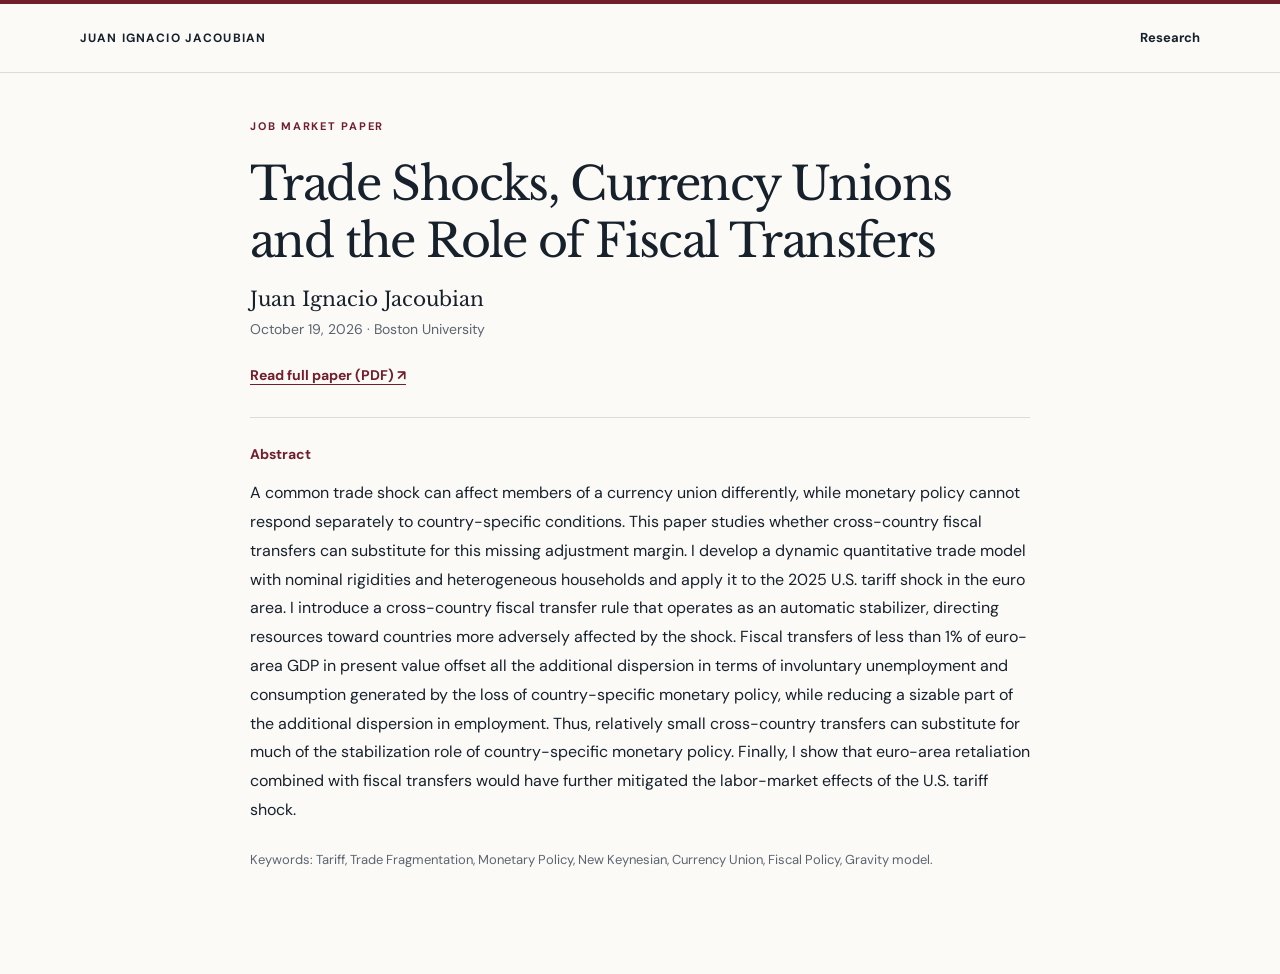
==== pdf/Jacoubian_JMP.html @ 8826bf1b "Add Scholar-ready JMP landing page and sitemap" ====
<!doctype html>
<html lang="en">
<head>
  <meta charset="utf-8">
  <meta name="viewport" content="width=device-width, initial-scale=1">
  <meta name="description" content="Abstract and full text of Trade Shocks, Currency Unions and the Role of Fiscal Transfers by Juan Ignacio Jacoubian.">
  <meta name="citation_title" content="Trade Shocks, Currency Unions and the Role of Fiscal Transfers">
  <meta name="citation_author" content="Juan Ignacio Jacoubian">
  <meta name="citation_publication_date" content="2026/10/19">
  <meta name="citation_pdf_url" content="https://www.juanjacoubian.com/pdf/Jacoubian_JMP.pdf">
  <link rel="canonical" href="https://www.juanjacoubian.com/pdf/Jacoubian_JMP.html">
  <link rel="icon" href="../favicon.svg" type="image/svg+xml">
  <link rel="stylesheet" href="../styles.css">
  <title>Trade Shocks, Currency Unions and the Role of Fiscal Transfers | Juan Ignacio Jacoubian</title>
  <style>
    .article-wrap{width:min(780px,calc(100% - 40px));margin:0 auto;padding:44px 0 90px}
    .article-wrap h1{margin:8px 0 16px;font:400 clamp(30px,4.5vw,46px)/1.24 var(--serif);letter-spacing:-.035em}
    .article-author{margin:0;font:400 20px/1.45 var(--serif)}
    .article-date{margin:4px 0 22px;color:var(--muted);font-size:14px}
    .article-actions{display:flex;flex-wrap:wrap;gap:20px;margin:0 0 30px;font-size:14px;font-weight:700}
    .article-abstract{border-top:1px solid var(--line);padding-top:25px}
    .article-abstract h2{margin:0 0 12px;color:var(--accent);font-size:14px}
    .article-abstract p{margin:0;line-height:1.8}
    .article-meta{margin-top:24px;color:var(--muted);font-size:13px}
  </style>
</head>
<body>
  <a class="skip-link" href="#article">Skip to article</a>
  <header class="site-header">
    <div class="wrap header-inner">
      <a class="wordmark" href="../">Juan Ignacio Jacoubian</a>
      <nav aria-label="Main navigation"><a href="../#research">Research</a></nav>
    </div>
  </header>
  <main class="article-wrap" id="article">
    <p class="eyebrow">Job Market Paper</p>
    <h1>Trade Shocks, Currency Unions and the Role of Fiscal Transfers</h1>
    <h3 class="article-author">Juan Ignacio Jacoubian</h3>
    <p class="article-date"><time datetime="2026-10-19">October 19, 2026</time> · Boston University</p>
    <p class="article-actions"><a href="Jacoubian_JMP.pdf">Read full paper (PDF) ↗</a></p>
    <section class="article-abstract" aria-labelledby="abstract-title">
      <h2 id="abstract-title">Abstract</h2>
      <p>A common trade shock can affect members of a currency union differently, while monetary policy cannot respond separately to country-specific conditions. This paper studies whether cross-country fiscal transfers can substitute for this missing adjustment margin. I develop a dynamic quantitative trade model with nominal rigidities and heterogeneous households and apply it to the 2025 U.S. tariff shock in the euro area. I introduce a cross-country fiscal transfer rule that operates as an automatic stabilizer, directing resources toward countries more adversely affected by the shock. Fiscal transfers of less than 1% of euro-area GDP in present value offset all the additional dispersion in terms of involuntary unemployment and consumption generated by the loss of country-specific monetary policy, while reducing a sizable part of the additional dispersion in employment. Thus, relatively small cross-country transfers can substitute for much of the stabilization role of country-specific monetary policy. Finally, I show that euro-area retaliation combined with fiscal transfers would have further mitigated the labor-market effects of the U.S. tariff shock.</p>
    </section>
    <p class="article-meta">Keywords: Tariff, Trade Fragmentation, Monetary Policy, New Keynesian, Currency Union, Fiscal Policy, Gravity model.</p>
  </main>
</body>
</html>
---- styles.css ----
@import url('https://fonts.googleapis.com/css2?family=DM+Sans:wght@400;500;600;700&family=Libre+Baskerville:wght@400;700&display=swap');
:root{--ink:#17212c;--muted:#5b6570;--line:#dedbd5;--paper:#fbfaf7;--cream:#f2eee8;--accent:#711f2b;--accent-dark:#551722;--white:#fff;--serif:'Libre Baskerville',Georgia,serif;--sans:'DM Sans',Arial,sans-serif}
*{box-sizing:border-box}html{scroll-behavior:smooth}body{margin:0;background:var(--paper);color:var(--ink);font-family:var(--sans);font-size:16px;line-height:1.7}a{color:var(--accent);text-decoration-thickness:1px;text-underline-offset:4px}a:hover{color:var(--accent-dark)}a:focus-visible,summary:focus-visible{outline:3px solid #ad7380;outline-offset:4px}img{max-width:100%;display:block}.wrap{width:min(1120px,calc(100% - 48px));margin-inline:auto}.skip-link{position:absolute;left:12px;top:-60px;background:var(--accent);color:white;padding:8px 14px;z-index:100}.skip-link:focus{top:10px}
.site-header{border-top:4px solid var(--accent);border-bottom:1px solid var(--line);background:rgba(251,250,247,.98)}.header-inner{display:flex;align-items:center;justify-content:space-between;min-height:80px;gap:24px}.wordmark{display:inline-flex;align-items:center;gap:12px;color:var(--ink);font-family:var(--serif);font-size:15px;font-weight:700;text-decoration:none}.monogram{display:grid;place-items:center;width:36px;height:36px;border:1px solid var(--accent);border-radius:50%;color:var(--accent);font:700 12px var(--sans);letter-spacing:-1px}.site-header nav{display:flex;gap:30px;align-items:center}.site-header nav a{color:var(--ink);font-size:13px;font-weight:700;text-decoration:none}.site-header nav a:hover{color:var(--accent)}
.hero{display:grid;grid-template-columns:minmax(0,1.36fr) minmax(300px,.8fr);align-items:center;gap:clamp(40px,7vw,108px);padding-top:76px;padding-bottom:86px}.eyebrow{margin:0 0 19px;color:var(--accent);font-size:11px;font-weight:700;letter-spacing:.16em;text-transform:uppercase}.hero h1{margin:0;color:var(--ink);font:400 clamp(48px,6.3vw,82px)/1.12 var(--serif);letter-spacing:-.055em}.hero-role{margin:28px 0 2px;color:var(--accent);font:400 clamp(21px,2.3vw,29px)/1.35 var(--serif)}.hero-fields{margin:0;color:var(--muted);font-weight:700;font-size:13px;letter-spacing:.02em}.hero-intro{max-width:620px;margin:32px 0 26px;color:#34404a;font-size:17px;line-height:1.85}.hero-intro strong{color:var(--ink)}.actions{display:flex;flex-wrap:wrap;gap:12px}.button{display:inline-flex;align-items:center;justify-content:center;gap:16px;padding:12px 19px;border:1px solid var(--accent);font-size:13px;font-weight:700;text-decoration:none;transition:background .2s,color .2s,transform .2s}.button:hover{transform:translateY(-2px)}.button-primary{background:var(--accent);color:white}.button-primary:hover{background:var(--accent-dark);color:white}.button-secondary{background:transparent;color:var(--accent)}.button-secondary:hover{background:#f3e8e8}.hero-links{display:flex;align-items:center;gap:12px;margin-top:28px;font-size:13px}.hero-links span{color:#a5a5a5}.portrait-frame{position:relative;max-width:408px;justify-self:end;padding:0 17px 17px 0}.portrait-frame:after{content:"";position:absolute;right:0;bottom:0;left:18px;top:18px;border:1px solid var(--accent);z-index:-1}.portrait-frame img{width:100%;height:490px;object-fit:cover;object-position:center 17%;box-shadow:0 18px 40px #17212c16}
.section-pad{padding:78px 0 84px;scroll-margin-top:20px}.research-section{background:var(--cream);border-block:1px solid var(--line)}.section-heading{margin-bottom:31px}.section-heading .eyebrow{margin-bottom:7px}.section-heading h2,.contact-section h2{margin:0;font:400 clamp(34px,4vw,50px)/1.2 var(--serif);letter-spacing:-.04em}.featured-paper{display:grid;grid-template-columns:195px 1fr;gap:34px;padding:32px 34px 30px;border-left:4px solid var(--accent);background:var(--white);box-shadow:0 13px 34px #18212b0b}.paper-number{color:var(--accent);font-size:11px;font-weight:700;letter-spacing:.12em;text-transform:uppercase;padding-top:7px}.featured-paper h3{margin:0;max-width:680px;font:400 clamp(22px,2.8vw,34px)/1.45 var(--serif);letter-spacing:-.035em}.paper-summary{max-width:720px;margin:17px 0 14px;color:#414b55;font-size:15px;line-height:1.85}.paper-links{display:flex;flex-wrap:wrap;gap:23px}.paper-links a,.paper-row a{font-size:13px;font-weight:700}.abstract{margin-top:18px}.abstract summary{cursor:pointer;display:table;color:var(--accent);font-size:12px;font-weight:700}.abstract p{max-width:760px;margin:12px 0 0;color:#4e5861;font-size:13px;line-height:1.8}.paper-note{margin:20px 0 0;color:var(--muted);font-size:12px}.subheading{margin:58px 0 18px;color:var(--accent);font-size:12px;font-weight:700;letter-spacing:.14em;text-transform:uppercase}.paper-list{border-top:1px solid #cfcac2}.paper-row{display:grid;grid-template-columns:72px 1fr;gap:20px;padding:25px 0;border-bottom:1px solid #cfcac2}.paper-index{padding-top:4px;color:#a4948e;font:13px var(--serif)}.paper-row h4{margin:0 0 7px;font:400 20px/1.5 var(--serif);letter-spacing:-.025em}.paper-row p{margin:0 0 8px;color:#59616a;font-size:13px}.paper-row .authors{color:#7c6670;font-size:12px}.research-bottom{display:grid;grid-template-columns:1.5fr 1fr;gap:70px}.research-bottom .subheading{margin-top:48px}.research-bottom p{font-size:14px}.simple-list{list-style:none;padding:0;margin:0}.simple-list li{padding:11px 0;border-bottom:1px solid var(--line);font-size:14px;font-weight:600;line-height:1.5}.simple-list li span{display:block;margin-top:4px;color:var(--muted);font-size:12px;font-weight:400}
.timeline{border-top:1px solid var(--line)}.timeline article{display:grid;grid-template-columns:190px 1fr;gap:28px;padding:22px 0;border-bottom:1px solid var(--line)}.timeline-date{color:var(--accent);font-size:13px;font-weight:700}.timeline h3{margin:0 0 3px;font:400 19px var(--serif)}.timeline p{margin:0;color:var(--muted);font-size:14px}.section-footnote{margin:25px 0 0;color:var(--muted);font-size:13px}.conference-section{background:#fff;border-block:1px solid var(--line)}.conference-grid{display:grid;grid-template-columns:1fr 1fr;gap:76px}.conference-grid h3{margin:0 0 11px;color:var(--accent);font-size:12px;letter-spacing:.12em;text-transform:uppercase}.contact-section{background:var(--ink);color:#fff}.contact-section .eyebrow{color:#d9aeb5}.contact-inner{display:flex;align-items:end;justify-content:space-between;gap:40px}.contact-section p:not(.eyebrow){margin:20px 0 0;color:#c8cdd2;font-size:14px}.contact-links{display:flex;flex-direction:column;gap:10px;align-items:flex-start}.contact-links a{color:#fff;font-size:14px}footer{background:#111820;color:#abb3ba}.footer-inner{min-height:62px;display:flex;align-items:center;justify-content:space-between;gap:20px;font-size:11px}footer a{color:#d6dade}
@media(max-width:850px){.header-inner{align-items:flex-start;flex-direction:column;justify-content:center;padding-block:15px;gap:12px;min-height:unset}.site-header nav{gap:20px;flex-wrap:wrap}.hero{gap:28px;padding-top:54px;padding-bottom:60px}.portrait-frame{width:100%}.featured-paper{grid-template-columns:1fr;gap:10px}.research-bottom{gap:35px}}
@media(max-width:650px){.wrap{width:min(100% - 34px,1120px)}.site-header nav{gap:10px 18px}.site-header nav a{font-size:12px}.hero{grid-template-columns:1fr;padding-top:45px}.hero h1{font-size:clamp(46px,11vw,64px)}.hero-intro{font-size:15px;margin-top:25px}.portrait-frame{justify-self:start;max-width:340px;margin-top:18px}.portrait-frame img{height:350px}.section-pad{padding:55px 0 61px}.featured-paper{padding:24px 21px}.paper-row{grid-template-columns:36px 1fr;gap:12px}.paper-row h4{font-size:17px}.research-bottom,.conference-grid{grid-template-columns:1fr;gap:20px}.research-bottom .subheading{margin-top:36px}.timeline article{grid-template-columns:1fr;gap:3px}.contact-inner{align-items:flex-start;flex-direction:column;gap:30px}.footer-inner{flex-wrap:wrap;padding-block:16px}}
@media(prefers-reduced-motion:reduce){html{scroll-behavior:auto}.button{transition:none}}

/* Profile-led layout: compact identity and contact first, research below. */
.site-header{background:var(--paper)}
.header-inner{min-height:68px}
.wordmark{font-family:var(--sans);font-size:12px;font-weight:700;letter-spacing:.095em;text-transform:uppercase}
.profile{display:grid;grid-template-columns:218px minmax(0,1fr);gap:clamp(48px,6vw,88px);padding-top:72px;padding-bottom:78px;align-items:start}
.profile-details{padding-top:4px}
.portrait{width:218px;height:260px;object-fit:cover;object-position:center 13%;filter:saturate(.92)}
.profile-contact{padding-top:24px}
.small-label{margin:0 0 13px;color:var(--accent);font-size:11px;font-weight:700;letter-spacing:.13em;text-transform:uppercase}
.profile-contact a{display:block;margin:8px 0;font-size:13px;font-weight:600}
.profile-contact p:not(.small-label){margin:19px 0 0;color:var(--muted);font-size:12px;line-height:1.65}
.profile-main{padding-top:2px}
.profile-main .eyebrow{margin-bottom:17px}
.profile-main h1{max-width:780px;margin:0;font:400 clamp(43px,5vw,65px)/1.17 var(--serif);letter-spacing:-.06em}
.profile-role{margin:15px 0 27px;color:var(--accent);font:400 21px/1.35 var(--serif)}
.profile-bio{max-width:735px}
.profile-bio p{margin:0 0 17px;color:#34404a;font-size:16px;line-height:1.8}
.profile-bio strong{color:var(--ink)}
.research-section{background:#fff}
.research-section .section-heading{margin-bottom:24px}
.featured-paper{grid-template-columns:190px 1fr;gap:34px;padding:26px 0 31px;border:0;border-top:2px solid var(--accent);border-bottom:1px solid var(--line);background:transparent;box-shadow:none}
.featured-paper h3{max-width:700px;font-size:clamp(23px,2.6vw,31px);line-height:1.45}
.paper-number{padding-top:7px}
.featured-paper .paper-links{margin-top:18px}
.featured-paper .abstract{margin-top:17px}
.research-section .subheading{margin-top:43px}
.paper-row{padding:21px 0}
.section-pad{padding-top:68px;padding-bottom:72px}
.experience-group{margin-top:46px}
.experience-group:first-of-type{margin-top:0}
.experience-group-title{margin:0 0 15px;color:var(--accent);font-size:12px;font-weight:700;letter-spacing:.14em;text-transform:uppercase}
.timeline h4{margin:0 0 5px;font:400 19px/1.45 var(--serif)}
.timeline p+p{margin-top:13px}
.experience-detail-label{color:var(--ink)!important;font-size:13px!important;font-weight:600}
.experience-papers{margin:7px 0 0;padding-left:18px}
.experience-papers li{margin:5px 0;color:var(--accent);font-size:13px}
.referee-journal{margin:0;padding:17px 0;border-top:1px solid var(--line);border-bottom:1px solid var(--line);font:400 19px var(--serif)}
@media(max-width:850px){.profile{grid-template-columns:185px minmax(0,1fr);gap:38px;padding-top:54px;padding-bottom:62px}.portrait{width:185px;height:224px}.featured-paper{grid-template-columns:155px 1fr;gap:22px}}
@media(max-width:650px){.header-inner{padding-block:16px}.profile{display:flex;flex-direction:column;gap:29px;padding-top:39px;padding-bottom:55px}.profile-main{order:1}.profile-details{order:2;display:flex;gap:22px;align-items:start;width:100%;padding-top:0}.portrait{width:112px;height:144px;flex:none}.profile-contact{padding-top:0}.profile-contact p:not(.small-label){margin-top:12px}.profile-main h1{font-size:clamp(40px,9.8vw,54px)}.profile-role{margin:11px 0 22px;font-size:19px}.profile-bio p{font-size:15px}.featured-paper{grid-template-columns:1fr;gap:8px;padding:22px 0 26px}.paper-number{padding:0}.featured-paper h3{font-size:22px}.section-pad{padding-top:55px;padding-bottom:60px}.experience-group{margin-top:35px}}

.footer-actions{display:flex;align-items:center;gap:24px}
.footer-actions button{border:0;padding:0;background:transparent;color:#d6dade;font:inherit;cursor:pointer;text-decoration:underline;text-underline-offset:4px}
.footer-actions button:hover{color:#fff}
.footer-actions button:focus-visible,.analytics-consent button:focus-visible{outline:3px solid #ad7380;outline-offset:4px}
.analytics-consent[hidden]{display:none}
.analytics-consent{position:fixed;z-index:200;inset:auto 0 0;background:var(--white);border-top:2px solid var(--accent);box-shadow:0 -8px 30px #17212c20}
.analytics-consent-inner{display:flex;align-items:center;justify-content:space-between;gap:24px;padding-block:18px}
.analytics-consent p{max-width:740px;margin:0;font-size:13px;line-height:1.6}
.analytics-consent-actions{display:flex;gap:10px;flex:none}
.analytics-consent button{min-width:82px;padding:8px 13px;border:1px solid var(--accent);background:var(--white);color:var(--accent);font:700 12px var(--sans);cursor:pointer}
.analytics-consent button[data-analytics-choice="accepted"]{background:var(--accent);color:var(--white)}
.analytics-consent button:hover{background:var(--accent-dark);color:var(--white)}
@media(max-width:650px){.analytics-consent-inner{align-items:stretch;flex-direction:column;gap:14px}.analytics-consent-actions{justify-content:flex-end}.footer-actions{gap:16px}}
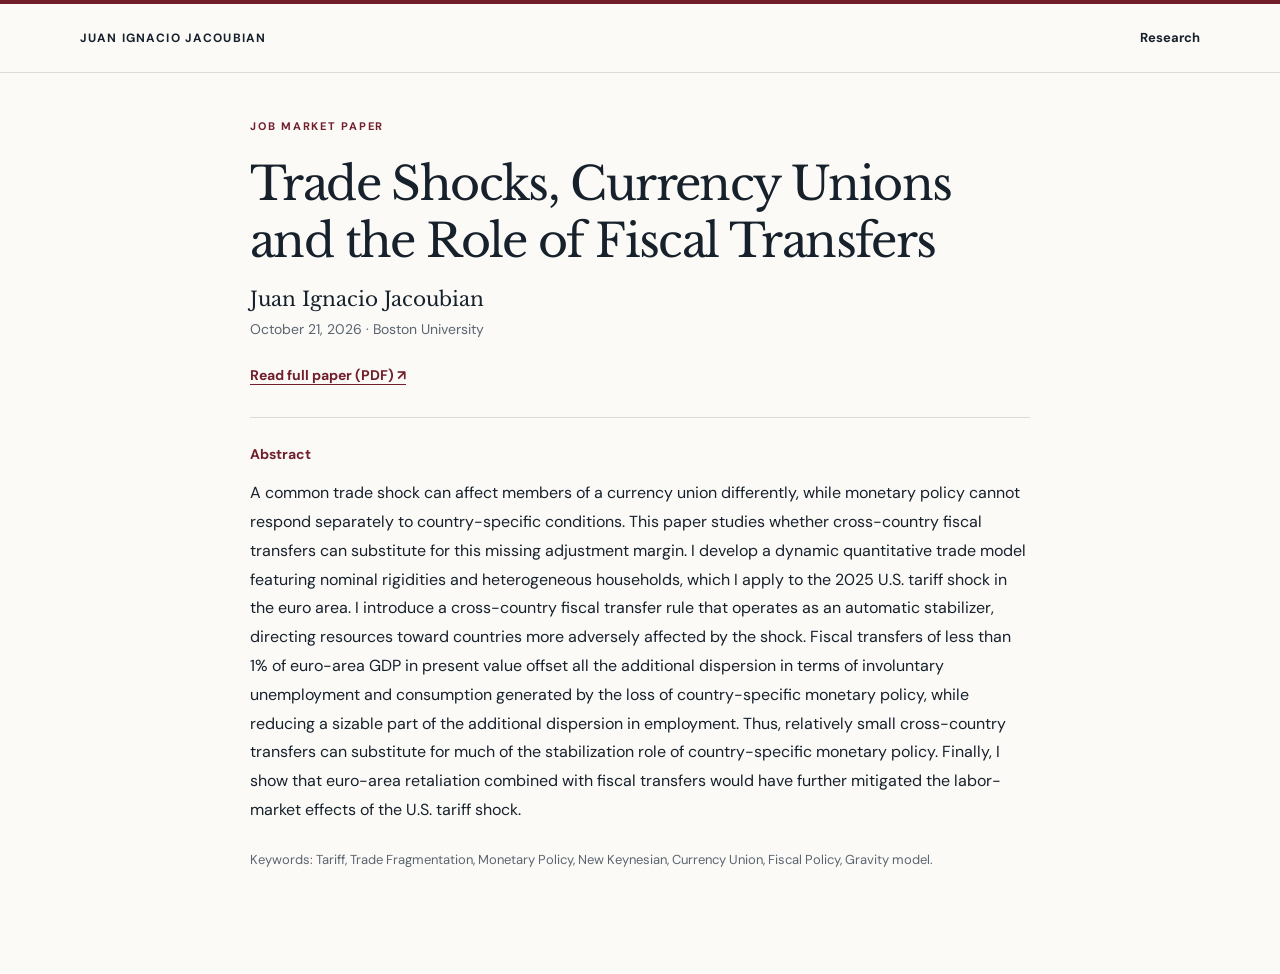
==== commit ba836ad5: "Update JMP to October 21 version" ====
--- a/pdf/Jacoubian_JMP.html
+++ b/pdf/Jacoubian_JMP.html
@@ -6,7 +6,7 @@
   <meta name="description" content="Abstract and full text of Trade Shocks, Currency Unions and the Role of Fiscal Transfers by Juan Ignacio Jacoubian.">
   <meta name="citation_title" content="Trade Shocks, Currency Unions and the Role of Fiscal Transfers">
   <meta name="citation_author" content="Juan Ignacio Jacoubian">
-  <meta name="citation_publication_date" content="2026/10/19">
+  <meta name="citation_publication_date" content="2026/10/21">
   <meta name="citation_pdf_url" content="https://www.juanjacoubian.com/pdf/Jacoubian_JMP.pdf">
   <link rel="canonical" href="https://www.juanjacoubian.com/pdf/Jacoubian_JMP.html">
   <link rel="icon" href="../favicon.svg" type="image/svg+xml">
@@ -36,11 +36,11 @@
     <p class="eyebrow">Job Market Paper</p>
     <h1>Trade Shocks, Currency Unions and the Role of Fiscal Transfers</h1>
     <h3 class="article-author">Juan Ignacio Jacoubian</h3>
-    <p class="article-date"><time datetime="2026-10-19">October 19, 2026</time> · Boston University</p>
+    <p class="article-date"><time datetime="2026-10-21">October 21, 2026</time> · Boston University</p>
     <p class="article-actions"><a href="Jacoubian_JMP.pdf">Read full paper (PDF) ↗</a></p>
     <section class="article-abstract" aria-labelledby="abstract-title">
       <h2 id="abstract-title">Abstract</h2>
-      <p>A common trade shock can affect members of a currency union differently, while monetary policy cannot respond separately to country-specific conditions. This paper studies whether cross-country fiscal transfers can substitute for this missing adjustment margin. I develop a dynamic quantitative trade model with nominal rigidities and heterogeneous households and apply it to the 2025 U.S. tariff shock in the euro area. I introduce a cross-country fiscal transfer rule that operates as an automatic stabilizer, directing resources toward countries more adversely affected by the shock. Fiscal transfers of less than 1% of euro-area GDP in present value offset all the additional dispersion in terms of involuntary unemployment and consumption generated by the loss of country-specific monetary policy, while reducing a sizable part of the additional dispersion in employment. Thus, relatively small cross-country transfers can substitute for much of the stabilization role of country-specific monetary policy. Finally, I show that euro-area retaliation combined with fiscal transfers would have further mitigated the labor-market effects of the U.S. tariff shock.</p>
+      <p>A common trade shock can affect members of a currency union differently, while monetary policy cannot respond separately to country-specific conditions. This paper studies whether cross-country fiscal transfers can substitute for this missing adjustment margin. I develop a dynamic quantitative trade model featuring nominal rigidities and heterogeneous households, which I apply to the 2025 U.S. tariff shock in the euro area. I introduce a cross-country fiscal transfer rule that operates as an automatic stabilizer, directing resources toward countries more adversely affected by the shock. Fiscal transfers of less than 1% of euro-area GDP in present value offset all the additional dispersion in terms of involuntary unemployment and consumption generated by the loss of country-specific monetary policy, while reducing a sizable part of the additional dispersion in employment. Thus, relatively small cross-country transfers can substitute for much of the stabilization role of country-specific monetary policy. Finally, I show that euro-area retaliation combined with fiscal transfers would have further mitigated the labor-market effects of the U.S. tariff shock.</p>
     </section>
     <p class="article-meta">Keywords: Tariff, Trade Fragmentation, Monetary Policy, New Keynesian, Currency Union, Fiscal Policy, Gravity model.</p>
   </main>
